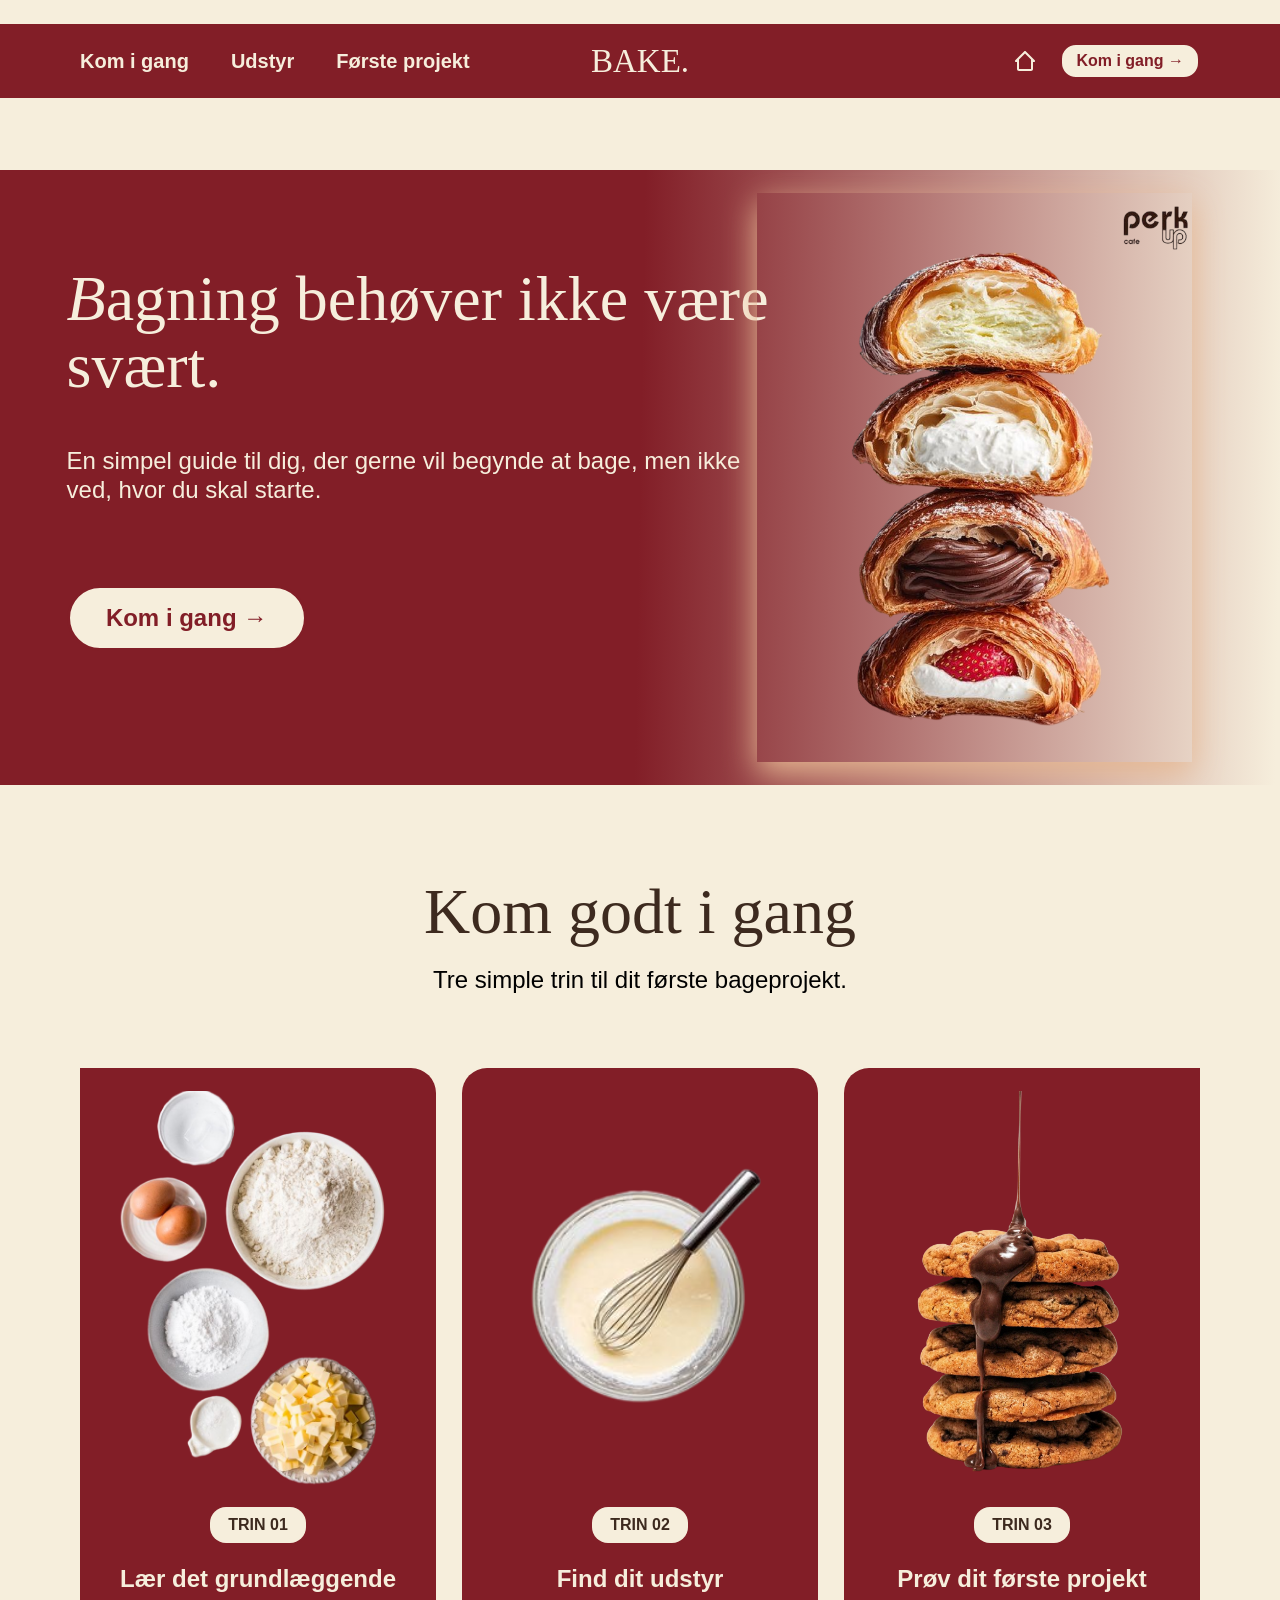
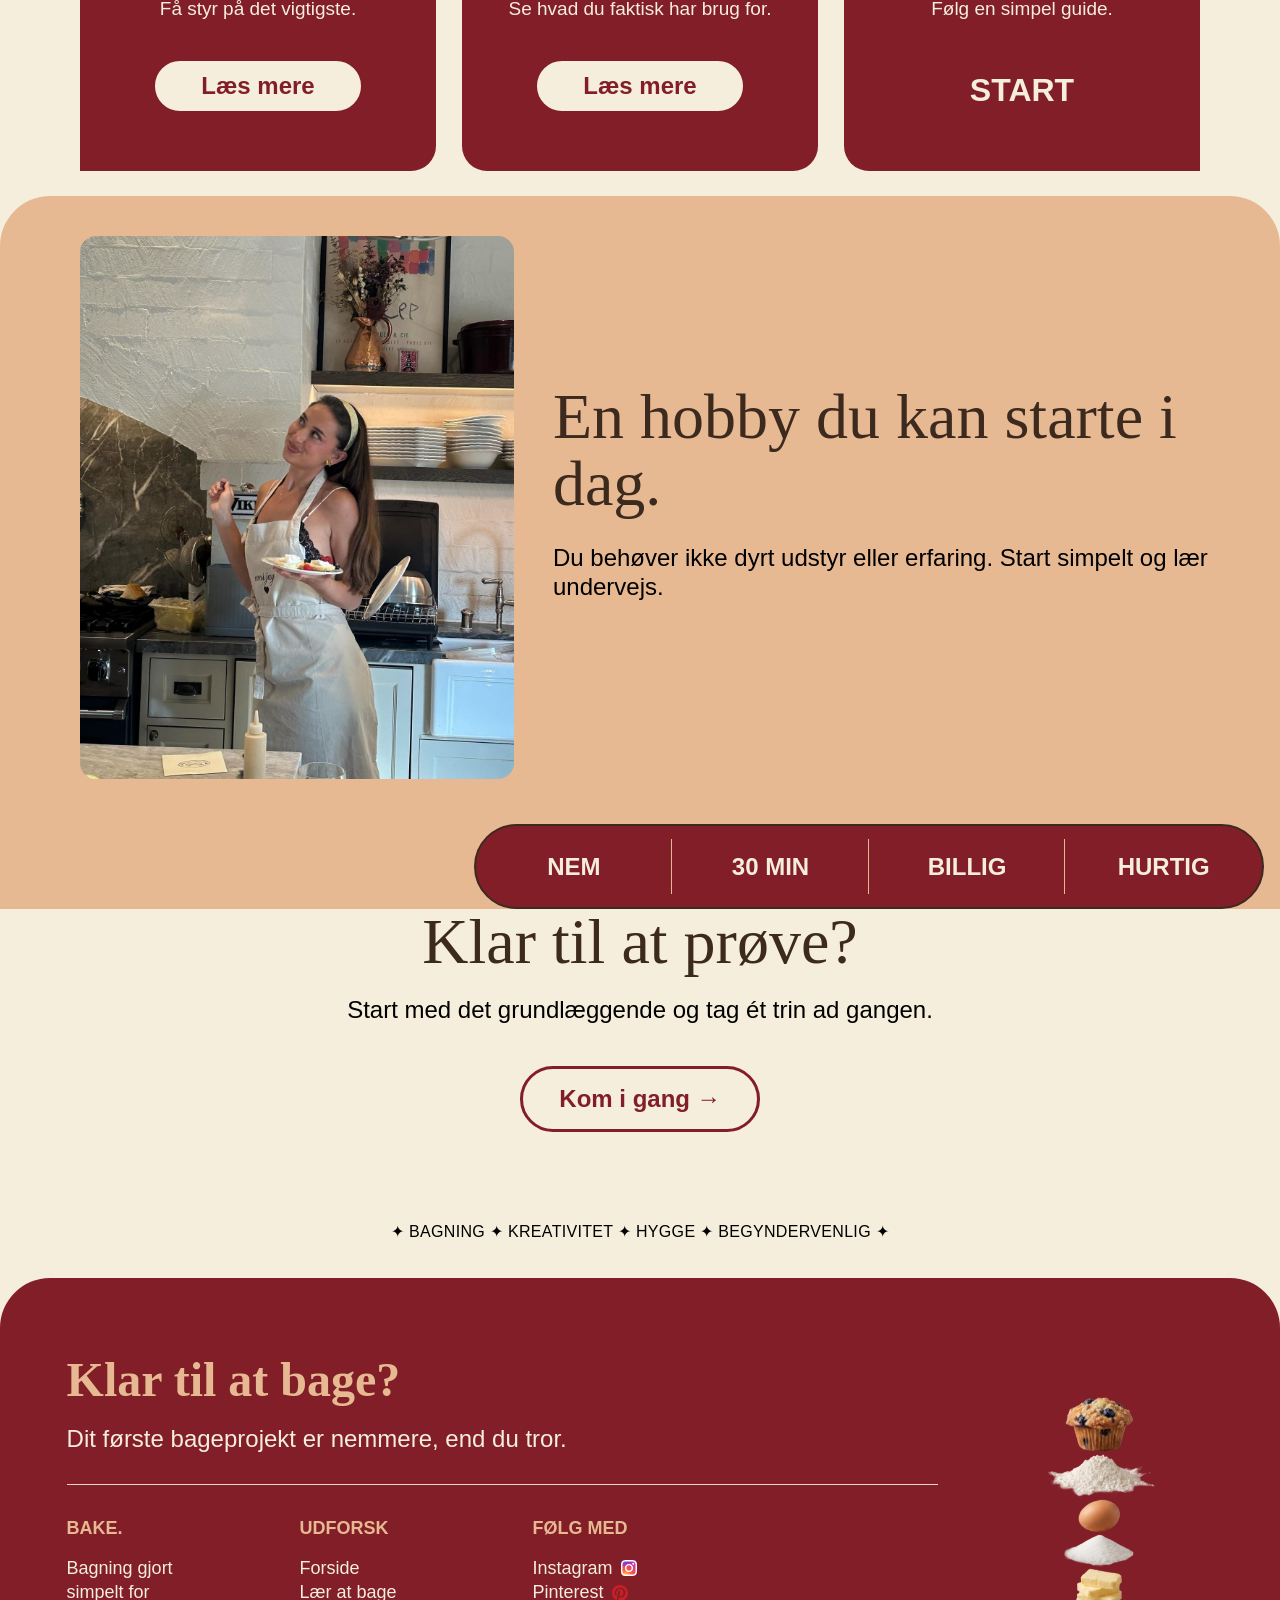
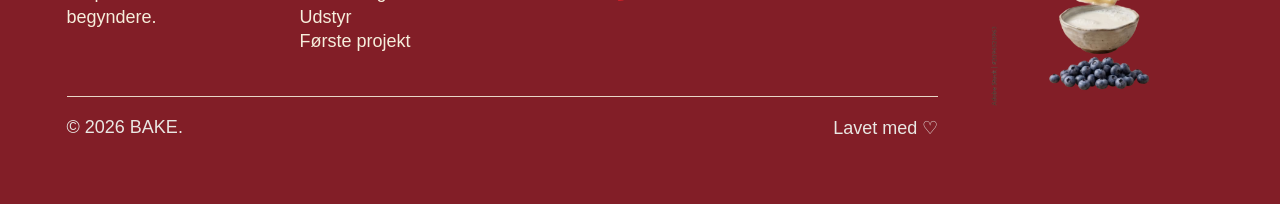
==== index.html @ ec3f7052 "Opret første version af BAKE website" ====
<!doctype html>
<html lang="da">
<head>
  <meta charset="utf-8">
  <meta name="viewport" content="width=device-width, initial-scale=1">
  <meta name="description" content="BAKE gør det simpelt for begyndere at komme i gang med at bage.">
  <title>BAKE — Forside</title>
  <link rel="stylesheet" href="css/style.css">
</head>
<body class="page-home">
  <header class="site-header">
    <nav class="site-nav" aria-label="Hovednavigation">
      <a href="kom-i-gang.html">Kom i gang</a>
      <a href="udstyr.html">Udstyr</a>
      <a href="forste-projekt.html">Første projekt</a>
    </nav>
    <a class="brand" href="index.html" aria-label="BAKE forside">BAKE.</a>
    <div class="header-tools">
      <a class="home-link" href="index.html" aria-label="Gå til forsiden">
        <img src="assets/icons/home-icon.svg" alt="">
      </a>
      <a class="header-action" href="kom-i-gang.html">Kom i gang →</a>
    </div>
  </header>

  <main class="page-main">
    <section class="home-hero" aria-labelledby="home-title">
      <div class="home-hero-copy">
        <h1 id="home-title" class="display-title home-hero-title"><span class="script-letter">B</span>agning behøver ikke være svært.</h1>
        <p class="body-copy">En simpel guide til dig, der gerne vil begynde at bage, men ikke ved, hvor du skal starte.</p>
        <a class="outline-button" href="kom-i-gang.html">Kom i gang →</a>
      </div>
      <img class="home-hero-image" src="assets/images/home-hero.png" alt="Fire forskellige stykker bagværk">
    </section>

    <section class="home-steps container" aria-labelledby="steps-title">
      <h2 id="steps-title" class="display-title home-steps-title">Kom godt i gang</h2>
      <p class="body-copy home-steps-intro">Tre simple trin til dit første bageprojekt.</p>
      <div class="home-step-grid">
        <article class="home-step-card">
          <img class="home-step-image" src="assets/images/home-step-ingredients.png" alt="Mel, æg og andre ingredienser">
          <span class="home-step-label">TRIN 01</span>
          <h3>Lær det grundlæggende</h3>
          <p>Få styr på det vigtigste.</p>
          <a class="outline-button" href="kom-i-gang.html">Læs mere</a>
        </article>
        <article class="home-step-card">
          <img class="home-step-image" src="assets/images/home-step-bowl.png" alt="Røreskål med dej og piskeris">
          <span class="home-step-label">TRIN 02</span>
          <h3>Find dit udstyr</h3>
          <p>Se hvad du faktisk har brug for.</p>
          <a class="outline-button" href="udstyr.html">Læs mere</a>
        </article>
        <article class="home-step-card">
          <img class="home-step-image" src="assets/images/home-step-pancakes.png" alt="Stablet hjemmebag">
          <span class="home-step-label">TRIN 03</span>
          <h3>Prøv dit første projekt</h3>
          <p>Følg en simpel guide.</p>
          <a class="solid-button" href="forste-projekt.html">START</a>
        </article>
      </div>
    </section>

    <section class="home-hobby" aria-labelledby="hobby-title">
      <img class="home-hobby-image" src="assets/images/home-hobby.png" alt="Person der bager i et køkken">
      <div class="home-hobby-copy">
        <h2 id="hobby-title" class="display-title">En hobby du kan starte i dag.</h2>
        <p class="body-copy">Du behøver ikke dyrt udstyr eller erfaring. Start simpelt og lær undervejs.</p>
      </div>
      <div class="benefit-bar" aria-label="Fordele ved at komme i gang">
        <span class="benefit-item">NEM</span>
        <span class="benefit-item">30 MIN</span>
        <span class="benefit-item">BILLIG</span>
        <span class="benefit-item">HURTIG</span>
      </div>
    </section>

    <section class="home-final-cta container" aria-labelledby="try-title">
      <h2 id="try-title" class="display-title">Klar til at prøve?</h2>
      <p class="body-copy">Start med det grundlæggende og tag ét trin ad gangen.</p>
      <a class="outline-button" href="kom-i-gang.html">Kom i gang →</a>
      <p class="home-keywords">✦ BAGNING ✦ KREATIVITET ✦ HYGGE ✦ BEGYNDERVENLIG ✦</p>
    </section>
  </main>

  <footer class="site-footer">
    <img class="footer-art" src="assets/images/footer-stack.png" alt="Dekorativ stak af bagværk">
    <h2 class="footer-heading">Klar til at bage?</h2>
    <p class="footer-lead">Dit første bageprojekt er nemmere, end du tror.</p>
    <img class="footer-rule" src="assets/icons/footer-line.svg" alt="">
    <div class="footer-columns">
      <div>
        <p class="footer-column-title">BAKE.</p>
        <p>Bagning gjort<br>simpelt for<br>begyndere.</p>
      </div>
      <div>
        <p class="footer-column-title">UDFORSK</p>
        <a href="index.html">Forside</a><br>
        <a href="kom-i-gang.html">Lær at bage</a><br>
        <a href="udstyr.html">Udstyr</a><br>
        <a href="forste-projekt.html">Første projekt</a>
      </div>
      <div>
        <p class="footer-column-title">FØLG MED</p>
        <a class="footer-social" href="#" aria-label="Instagram">
          Instagram
          <span class="instagram-icon"><img src="assets/icons/instagram-outer.svg" alt=""><img src="assets/icons/instagram-inner.svg" alt=""><img src="assets/icons/instagram-dot.svg" alt=""></span>
        </a><br>
        <a class="footer-social" href="#" aria-label="Pinterest">Pinterest <img src="assets/icons/pinterest.svg" alt=""></a>
      </div>
    </div>
    <img class="footer-lower-rule" src="assets/icons/footer-line.svg" alt="">
    <div class="footer-bottom"><span>© 2026 BAKE.</span><span>Lavet med ♡</span></div>
  </footer>
</body>
</html>
---- css/style.css ----
@charset "UTF-8";

:root {
  --cream: #f6eedc;
  --burgundy: #821e27;
  --peach: #e7b993;
  --warm-beige: #c7a47d;
  --chocolate: #3d2a1f;
  --paper-white: #e9e7e3;
  --display: "DM Serif Display", Georgia, serif;
  --body: "Inter", Arial, sans-serif;
  --script: "Miama", "Brush Script MT", cursive;
  --hand: "Gwendolyn", "Brush Script MT", cursive;
  --page-width: 1512px;
  --content-width: 1356px;
}

* {
  box-sizing: border-box;
}

html {
  scroll-behavior: smooth;
}

body {
  margin: 0;
  min-width: 320px;
  background: var(--cream);
  color: #000;
  font-family: var(--body);
  overflow-x: hidden;
}

img {
  display: block;
  max-width: 100%;
}

a {
  color: inherit;
  text-decoration: none;
}

p,
h1,
h2,
h3,
ul,
ol,
figure {
  margin: 0;
}

ul,
ol {
  padding: 0;
  list-style: none;
}

.site-header {
  position: absolute;
  z-index: 20;
  top: 0;
  left: 0;
  display: grid;
  grid-template-columns: 1fr auto 1fr;
  align-items: center;
  width: 100%;
  height: 74px;
  padding: 0 80px;
  background: var(--burgundy);
  color: var(--cream);
}

.page-home .site-header { top: 24px; }
.page-start .site-header { top: 46px; }
.page-equipment .site-header { top: 28px; }
.page-project .site-header { top: 19px; }

.site-nav {
  display: flex;
  align-items: center;
  gap: 42px;
  justify-self: start;
  font-size: 20px;
  font-weight: 600;
}

.site-nav a,
.header-action,
.home-link {
  transition: opacity 160ms ease;
}

.site-nav a:hover,
.header-action:hover,
.home-link:hover {
  opacity: 0.72;
}

.brand {
  display: inline-flex;
  align-items: baseline;
  justify-self: center;
  color: var(--cream);
  font-family: "Manuale", Georgia, serif;
  font-size: 33px;
  line-height: 1;
}

.brand:first-letter {
  font-family: var(--script);
  font-style: italic;
}

.header-tools {
  display: flex;
  align-items: center;
  justify-self: end;
  gap: 25px;
}

.home-link {
  display: inline-flex;
  width: 20px;
  height: 20px;
}

.home-link img {
  width: 100%;
  height: 100%;
}

.header-action {
  display: inline-flex;
  align-items: center;
  justify-content: center;
  min-width: 96px;
  height: 36px;
  padding: 0 14px;
  border: 2px solid var(--burgundy);
  border-radius: 16px;
  background: var(--cream);
  color: var(--burgundy);
  font-size: 16px;
  font-weight: 600;
}

.page-main {
  position: relative;
}

.page-home .page-main { padding-top: 170px; }
.page-start .page-main { padding-top: 0; }
.page-equipment .page-main { padding-top: 49px; }
.page-project .page-main { padding-top: 93px; }

.container {
  width: min(var(--content-width), calc(100% - 160px));
  margin-inline: auto;
}

.display-title {
  color: var(--chocolate);
  font-family: var(--display);
  font-size: 64px;
  font-weight: 400;
  line-height: 1.04;
}

.display-title .script-letter {
  font-family: var(--script);
  font-style: italic;
}

.body-copy {
  font-size: 24px;
  line-height: 1.2;
}

.section-divider {
  display: block;
  width: 82%;
  height: 1px;
  margin: 42px auto 0;
  object-fit: fill;
}

.outline-button,
.solid-button {
  display: inline-flex;
  align-items: center;
  justify-content: center;
  border-radius: 50px;
  font-family: var(--body);
  font-weight: 600;
  line-height: 1;
}

.outline-button {
  min-width: 240px;
  height: 66px;
  border: 3px solid var(--burgundy);
  background: var(--cream);
  color: var(--burgundy);
  font-size: 24px;
}

.solid-button {
  min-width: 179px;
  height: 63px;
  background: var(--burgundy);
  color: var(--cream);
  font-size: 32px;
}

.outline-button:hover,
.solid-button:hover,
.next-step-link:hover,
.repeat-button:hover {
  filter: brightness(0.94);
}

/* Shared footer */
.site-footer {
  position: relative;
  min-height: 526px;
  margin-top: 0;
  padding: 76px 5.2% 28px;
  overflow: hidden;
  border-radius: 50px 50px 0 0;
  background: var(--burgundy);
  color: var(--cream);
}

.footer-art {
  position: absolute;
  top: 57px;
  right: 5.3%;
  width: 225px;
  height: 416px;
  object-fit: contain;
  object-position: center;
}

.footer-heading {
  color: var(--peach);
  font-family: var(--display);
  font-size: 48px;
  line-height: 1.1;
}

.footer-lead {
  margin-top: 18px;
  font-size: 24px;
}

.footer-rule {
  width: min(1125px, 76%);
  height: 1px;
  margin-top: 31px;
  object-fit: fill;
}

.footer-columns {
  display: grid;
  grid-template-columns: 185px 185px 185px;
  gap: 48px;
  margin-top: 31px;
  font-size: 18px;
  line-height: 1.35;
}

.footer-column-title {
  margin-bottom: 16px;
  color: var(--peach);
  font-weight: 700;
}

.footer-social {
  display: inline-flex;
  gap: 8px;
  align-items: center;
}

.footer-social img {
  width: 16px;
  height: 16px;
  object-fit: contain;
}

.instagram-icon {
  position: relative;
  display: inline-block;
  width: 16px;
  height: 16px;
}

.instagram-icon img {
  position: absolute;
  inset: 0;
}

.footer-lower-rule {
  width: min(1125px, 76%);
  height: 1px;
  margin-top: 43px;
  object-fit: fill;
}

.footer-bottom {
  display: flex;
  justify-content: space-between;
  width: min(1125px, 76%);
  margin-top: 20px;
  color: var(--paper-white);
  font-size: 18px;
}

/* Forside */
.home-hero {
  position: relative;
  height: 615px;
  overflow: hidden;
  background: linear-gradient(91deg, var(--burgundy) 50%, var(--cream) 99.6%);
}

.home-hero-copy {
  position: absolute;
  top: 96px;
  left: 5.2%;
  width: 688px;
  color: var(--cream);
}

.home-hero-title {
  width: 783px;
  color: var(--cream);
}

.home-hero-copy .body-copy {
  margin-top: 48px;
}

.home-hero .outline-button {
  margin-top: 80px;
}

.home-hero-image {
  position: absolute;
  top: 23px;
  right: 6.9%;
  width: 435px;
  height: 569px;
  object-fit: cover;
  object-position: center;
  box-shadow: 0 10px 30px var(--peach);
}

.home-steps {
  min-height: 1011px;
  padding-top: 94px;
}

.home-steps-title,
.home-steps-intro {
  text-align: center;
}

.home-steps-title {
  width: 655px;
  margin-inline: auto;
}

.home-steps-intro {
  margin-top: 20px;
}

.home-step-grid {
  display: grid;
  grid-template-columns: repeat(3, 1fr);
  gap: 26px;
  margin-top: 74px;
}

.home-step-card {
  position: relative;
  min-height: 703px;
  padding: 23px 34px 22px;
  border-radius: 0 25px 25px 0;
  background: var(--burgundy);
  color: var(--cream);
  text-align: center;
}

.home-step-card:nth-child(2) {
  border-radius: 25px;
}

.home-step-card:nth-child(3) {
  border-radius: 25px 0 0 25px;
}

.home-step-image {
  width: 100%;
  height: 395px;
  object-fit: cover;
}

.home-step-label {
  display: inline-flex;
  margin-top: 21px;
  padding: 9px 18px;
  border-radius: 16px;
  background: var(--cream);
  color: var(--chocolate);
  font-weight: 600;
}

.home-step-card h3 {
  margin-top: 22px;
  font-size: 24px;
  font-weight: 800;
}

.home-step-card p {
  margin-top: 5px;
  font-size: 19px;
  line-height: 1.18;
}

.home-step-card .outline-button {
  min-width: 210px;
  height: 54px;
  margin-top: 38px;
  border-width: 2px;
  font-size: 24px;
}

.home-step-card .solid-button {
  margin-top: 38px;
}

.home-hobby {
  position: relative;
  min-height: 713px;
  padding-top: 40px;
  border-radius: 50px 50px 0 0;
  background: var(--peach);
}

.home-hobby-image {
  width: 434px;
  height: 543px;
  margin-left: 80px;
  border-radius: 16px;
  object-fit: cover;
}

.home-hobby-copy {
  position: absolute;
  top: 188px;
  left: 43.2%;
  width: 660px;
}

.home-hobby-copy .body-copy {
  margin-top: 27px;
}

.benefit-bar {
  position: absolute;
  right: 16px;
  bottom: 0;
  left: 37%;
  display: grid;
  grid-template-columns: repeat(4, 1fr);
  align-items: center;
  min-height: 85px;
  border: 2px solid var(--chocolate);
  border-radius: 50px;
  background: var(--burgundy);
  color: var(--cream);
  text-align: center;
}

.benefit-item {
  position: relative;
  display: grid;
  place-items: center;
  min-height: 55px;
  font-size: 24px;
  font-weight: 600;
}

.benefit-item:not(:last-child)::after {
  position: absolute;
  top: 0;
  right: 0;
  width: 1px;
  height: 100%;
  background: var(--peach);
  content: "";
}

.home-final-cta {
  min-height: 369px;
  padding-top: 0;
  text-align: center;
}

.home-final-cta .display-title {
  width: 478px;
  margin-inline: auto;
}

.home-final-cta .body-copy {
  margin-top: 20px;
}

.home-final-cta .outline-button {
  margin-top: 42px;
}

.home-keywords {
  margin-top: 90px;
  font-size: 16px;
  letter-spacing: 0.02em;
}

/* Kom i gang */
.start-hero {
  position: relative;
  height: 758px;
  overflow: hidden;
}

.start-hero-dough {
  position: absolute;
  top: 5px;
  left: 0;
  width: 48.1%;
  height: 750px;
  border-radius: 0 50px 0 0;
  object-fit: cover;
  object-position: center;
  transform: scaleX(-1);
}

.start-hero-beige {
  position: absolute;
  inset: 0 0 0 47.2%;
  border-radius: 0 0 50px 0;
  background: var(--warm-beige);
}

.start-hero-copy {
  position: absolute;
  top: 256px;
  left: 13%;
  width: 438px;
  text-align: center;
}

.start-hero-copy .display-title {
  color: var(--chocolate);
}

.start-hero-copy h2 {
  margin-top: 29px;
  color: var(--chocolate);
  font-size: 32px;
}

.start-hero-copy p {
  margin-top: 18px;
  color: var(--chocolate);
  font-size: 24px;
}

.start-hero-kitchen,
.start-hero-cookies {
  position: absolute;
  top: 243px;
  height: 372px;
  object-fit: cover;
}

.start-hero-kitchen {
  right: 21.9%;
  width: 297px;
  border-radius: 16px;
}

.start-hero-cookies {
  right: 8.4%;
  width: 214px;
}

.start-basics,
.mistakes-section,
.start-next {
  position: relative;
  margin-inline: auto;
}

.start-basics {
  width: min(1491px, calc(100% - 160px));
  min-height: 1305px;
  padding-top: 215px;
}

.start-basics-title,
.mistakes-title,
.start-next-title {
  text-align: center;
}

.start-basics-intro {
  margin-left: 34.6%;
  font-size: 24px;
}

.basics-grid {
  display: grid;
  grid-template-columns: repeat(2, minmax(0, 1fr));
  gap: 55px 138px;
  margin-top: 75px;
}

.basic-card {
  position: relative;
  min-height: 357px;
  padding: 128px 44px 40px;
  color: var(--burgundy);
  text-align: center;
}

.basic-card:nth-child(1),
.basic-card:nth-child(4) {
  border: 2px solid var(--burgundy);
  background: var(--cream);
}

.basic-card:nth-child(1) { border-radius: 25px 0 0 0; }
.basic-card:nth-child(4) { border-radius: 0 0 25px 0; }

.basic-card:nth-child(2),
.basic-card:nth-child(3) {
  background: var(--burgundy);
  color: var(--cream);
}

.basic-card:nth-child(2) { margin-top: 55px; }
.basic-card:nth-child(3) { margin-top: 60px; }

.basic-number {
  position: absolute;
  top: -10px;
  left: 72%;
  display: grid;
  place-items: center;
  width: 148px;
  height: 45px;
  border: 1px solid var(--burgundy);
  border-radius: 16px;
  background: var(--peach);
  color: #000;
  font-family: var(--script);
  font-size: 24px;
  transform: rotate(-1deg);
}

.basic-card:nth-child(2) .basic-number,
.basic-card:nth-child(4) .basic-number {
  left: -5%;
}

.basic-card h3 {
  font-size: 32px;
  font-weight: 400;
}

.basic-card p {
  margin-top: 10px;
  font-size: 24px;
  line-height: 1.25;
}

.mistakes-section {
  width: min(1127px, calc(100% - 200px));
  min-height: 1339px;
}

.mistake-row {
  display: grid;
  grid-template-columns: 1fr 1.3fr;
  align-items: center;
  gap: 92px;
  min-height: 335px;
  margin-top: 58px;
}

.mistake-row:nth-of-type(odd) {
  grid-template-columns: 1.3fr 1fr;
}

.mistake-row:nth-of-type(odd) .mistake-image { order: 1; }
.mistake-row:nth-of-type(odd) .mistake-copy { order: 2; }
.mistake-row:nth-of-type(even) .mistake-image { order: 2; }
.mistake-row:nth-of-type(even) .mistake-copy { order: 1; }

.mistake-image {
  width: 100%;
  height: 310px;
  object-fit: cover;
}

.mistake-row:first-of-type .mistake-image { height: 307px; }
.mistake-row:last-of-type .mistake-image { height: 349px; object-fit: contain; }
.mistake-row:nth-of-type(2) .mistake-image { border-radius: 100px; }

.mistake-copy h3 {
  color: var(--chocolate);
  font-size: 36px;
  font-weight: 600;
}

.mistake-copy p {
  margin-top: 13px;
  font-size: 28px;
  line-height: 1.2;
}

.start-next {
  width: min(894px, calc(100% - 160px));
  min-height: 407px;
  padding-top: 0;
  text-align: center;
}

.start-next p {
  margin-top: 18px;
  font-size: 36px;
}

.next-step-link {
  display: inline-flex;
  align-items: center;
  justify-content: center;
  width: 664px;
  min-height: 117px;
  margin-top: 61px;
  border-radius: 16px;
  background: var(--burgundy);
  color: var(--cream);
  font-size: 36px;
}

/* Udstyr */
.equipment-hero {
  position: relative;
  height: 677px;
  width: min(1356px, calc(100% - 152px));
  margin-inline: auto;
  overflow: hidden;
}

.stripe-background {
  position: absolute;
  inset: 0;
  display: flex;
  justify-content: space-between;
  align-items: flex-start;
}

.stripe-background span {
  width: 6.86%;
  background: var(--warm-beige);
}

.stripe-background span:nth-child(even) { background: var(--peach); }
.equipment-hero .stripe-background span:nth-child(1) { height: 100%; }
.equipment-hero .stripe-background span:nth-child(2) { height: 90%; }
.equipment-hero .stripe-background span:nth-child(3) { height: 85%; }
.equipment-hero .stripe-background span:nth-child(4) { height: 85%; }
.equipment-hero .stripe-background span:nth-child(5) { height: 85%; }
.equipment-hero .stripe-background span:nth-child(6) { height: 95%; }
.equipment-hero .stripe-background span:nth-child(7) { height: 100%; }

.equipment-hero-copy {
  position: relative;
  z-index: 1;
  width: 600px;
  margin-inline: auto;
  padding-top: 112px;
  text-align: center;
}

.equipment-hero-copy p {
  margin-top: 78px;
  font-size: 24px;
  line-height: 1.2;
}

.equipment-section {
  width: min(1352px, calc(100% - 160px));
  margin: 74px auto 0;
  text-align: center;
}

.equipment-section h2,
.wait-section h2 {
  text-align: center;
}

.equipment-section > p,
.wait-section > p {
  margin-top: 18px;
  font-size: 24px;
}

.equipment-grid {
  display: grid;
  grid-template-columns: repeat(4, 1fr);
  gap: 25px;
  margin-top: 80px;
}

.equipment-card img {
  width: 100%;
  height: 274px;
  object-fit: cover;
}

.equipment-card figcaption {
  min-height: 112px;
  padding: 15px 18px;
  background: var(--peach);
  box-shadow: 4px 4px 45px rgba(0, 0, 0, 0.25);
}

.equipment-card h3 {
  color: var(--chocolate);
  font-size: 24px;
}

.equipment-card p {
  margin-top: 12px;
  font-size: 18px;
  line-height: 1.15;
}

.wait-section {
  width: min(1358px, calc(100% - 160px));
  margin: 218px auto 0;
  text-align: center;
}

.wait-grid {
  display: grid;
  grid-template-columns: repeat(3, 1fr);
  gap: 25px;
  margin-top: 81px;
}

.wait-grid .equipment-card img {
  height: 408px;
}

.equipment-next {
  width: min(894px, calc(100% - 160px));
  min-height: 363px;
  margin: 148px auto 0;
  text-align: center;
}

.equipment-next p {
  margin-top: 20px;
  font-size: 36px;
}

.equipment-next .next-step-link {
  margin-top: 48px;
}

/* Første projekt */
.project-hero {
  position: relative;
  width: min(1356px, calc(100% - 156px));
  height: 794px;
  margin-inline: auto;
  overflow: hidden;
}

.project-hero .stripe-background span:nth-child(1) { height: 100%; }
.project-hero .stripe-background span:nth-child(2) { height: 92%; }
.project-hero .stripe-background span:nth-child(3) { height: 85%; }
.project-hero .stripe-background span:nth-child(4) { height: 81%; }
.project-hero .stripe-background span:nth-child(5) { height: 89%; }
.project-hero .stripe-background span:nth-child(6) { height: 96%; }
.project-hero .stripe-background span:nth-child(7) { height: 100%; }

.project-hero-copy {
  position: absolute;
  top: 250px;
  left: 6.5%;
  width: 546px;
  text-align: center;
}

.project-hero-copy h2 {
  margin-top: 45px;
  color: var(--chocolate);
  font-size: 32px;
}

.project-hero-copy p {
  margin-top: 17px;
  color: var(--chocolate);
  font-size: 24px;
  text-align: left;
}

.project-hero-cookies {
  position: absolute;
  top: 92px;
  right: 11.2%;
  width: 407px;
  height: 611px;
  object-fit: cover;
  box-shadow: 5px 20px 20px var(--peach);
}

.project-hero-dough {
  position: absolute;
  top: 235px;
  left: 42.7%;
  width: 300px;
  height: 321px;
  object-fit: cover;
  transform: rotate(-102deg);
  box-shadow: 0 30px 50px rgba(0, 0, 0, 0.25);
}

.ingredients-section {
  width: min(914px, calc(100% - 160px));
  min-height: 489px;
  margin: 59px auto 0;
  text-align: center;
}

.ingredients-columns {
  display: grid;
  grid-template-columns: 1fr 1fr;
  gap: 145px;
  margin-top: 53px;
  text-align: left;
}

.ingredients-column h3 {
  margin-bottom: 22px;
  font-size: 40px;
  font-weight: 500;
  text-align: center;
}

.ingredients-column li {
  margin-top: 13px;
  font-size: 32px;
  font-weight: 500;
}

.recipe-section {
  position: relative;
  width: min(1152px, calc(100% - 200px));
  min-height: 1406px;
  margin: 173px auto 0;
}

.recipe-section > .display-title,
.recipe-intro {
  text-align: center;
}

.recipe-intro {
  margin-top: 18px;
  font-size: 24px;
}

.recipe-step {
  position: relative;
  display: grid;
  grid-template-columns: 80px 1fr 370px;
  align-items: center;
  min-height: 280px;
  border-top: 1px solid rgba(61, 42, 31, 0.4);
}

.recipe-step:first-of-type {
  margin-top: 72px;
}

.recipe-step:nth-of-type(even) {
  grid-template-columns: 317px 80px 1fr;
}

.recipe-step:nth-of-type(even) .recipe-step-image { order: 1; }
.recipe-step:nth-of-type(even) .recipe-number { order: 2; }
.recipe-step:nth-of-type(even) .recipe-copy { order: 3; }

.recipe-step:last-of-type {
  border-bottom: 1px solid rgba(61, 42, 31, 0.4);
}

.recipe-number {
  font-family: var(--hand);
  font-size: 96px;
  line-height: 1;
  text-align: center;
}

.recipe-copy {
  padding: 0 26px;
}

.recipe-copy h3 {
  font-size: 40px;
  font-weight: 500;
}

.recipe-copy p {
  margin-top: 9px;
  font-size: 32px;
  line-height: 1.15;
}

.recipe-step-image {
  width: 100%;
  height: 248px;
  object-fit: cover;
}

.recipe-step:nth-of-type(2) .recipe-step-image { height: 334px; }
.recipe-step:nth-of-type(3) .recipe-step-image { height: 283px; }
.recipe-step:nth-of-type(4) .recipe-step-image { height: 319px; }

.completion-section {
  position: relative;
  min-height: 555px;
  margin-top: 80px;
  padding-top: 79px;
  overflow: hidden;
  text-align: center;
}

.completion-section::before {
  position: absolute;
  inset: 0 0 auto;
  height: 398px;
  border-radius: 50px 50px 0 0;
  background: var(--peach);
  content: "";
}

.completion-section > * {
  position: relative;
  z-index: 1;
}

.completion-section p {
  margin-top: 23px;
  font-size: 36px;
}

.repeat-button {
  display: inline-flex;
  align-items: center;
  justify-content: center;
  width: 549px;
  height: 128px;
  margin-top: 84px;
  border: 1px solid var(--burgundy);
  border-radius: 16px;
  background: var(--cream);
  color: var(--burgundy);
  font-size: 64px;
  font-weight: 500;
}

.completion-cookie {
  position: absolute;
  z-index: 1;
  width: 80px;
  height: 80px;
  object-fit: contain;
}

.completion-cookie.left-one { top: 55px; left: 7%; transform: rotate(-21deg); }
.completion-cookie.left-two { top: 174px; left: 8%; transform: rotate(40deg); }
.completion-cookie.left-three { top: 108px; left: 13%; width: 65px; height: 65px; transform: rotate(-12deg); }
.completion-cookie.right-one { top: 55px; right: 7%; transform: rotate(-50deg); }
.completion-cookie.right-two { top: 174px; right: 8%; transform: rotate(12deg); }
.completion-cookie.right-three { top: 55px; right: 4%; width: 65px; height: 65px; transform: rotate(-40deg); }

/* Responsive */
@media (max-width: 900px) {
  :root {
    --mobile-gutter: 22px;
  }

  .site-header {
    position: relative;
    top: auto !important;
    display: flex;
    flex-wrap: wrap;
    justify-content: center;
    height: auto;
    min-height: 74px;
    padding: 14px var(--mobile-gutter) 12px;
    gap: 11px 18px;
  }

  .brand { order: -1; width: 100%; font-size: 30px; }
  .site-nav { gap: 14px; font-size: 14px; }
  .header-tools { gap: 12px; }
  .home-link { display: none; }
  .header-action { min-width: 91px; height: 31px; font-size: 12px; }

  .page-home .page-main,
  .page-start .page-main,
  .page-equipment .page-main,
  .page-project .page-main { padding-top: 0; }

  .container,
  .start-basics,
  .mistakes-section,
  .start-next,
  .equipment-hero,
  .equipment-section,
  .wait-section,
  .equipment-next,
  .project-hero,
  .ingredients-section,
  .recipe-section { width: calc(100% - 2 * var(--mobile-gutter)); }

  .display-title { font-size: clamp(36px, 10vw, 64px); }
  .body-copy { font-size: 18px; }
  .outline-button { min-width: 200px; height: 55px; font-size: 20px; }

  .home-hero { height: 650px; }
  .home-hero-copy { top: 55px; left: var(--mobile-gutter); width: calc(100% - 2 * var(--mobile-gutter)); text-align: center; }
  .home-hero-title { width: auto; }
  .home-hero-copy .body-copy { margin-top: 22px; }
  .home-hero .outline-button { margin-top: 28px; }
  .home-hero-image { top: auto; right: 10%; bottom: 18px; width: 80%; height: 280px; }

  .home-steps { min-height: 0; padding: 60px 0; }
  .home-steps-title { width: auto; }
  .home-steps-intro { margin-top: 12px; }
  .home-step-grid { grid-template-columns: 1fr; gap: 20px; margin-top: 38px; }
  .home-step-card { min-height: 0; padding: 20px 24px 26px; border-radius: 25px; }
  .home-step-card:nth-child(3) { border-radius: 25px; }
  .home-step-image { height: 280px; }
  .home-step-card .outline-button, .home-step-card .solid-button { margin-top: 24px; }

  .home-hobby { min-height: 0; padding: 22px var(--mobile-gutter) 120px; border-radius: 28px 28px 0 0; }
  .home-hobby-image { width: 100%; height: 300px; margin: 0; }
  .home-hobby-copy { position: static; width: auto; margin-top: 28px; text-align: center; }
  .benefit-bar { right: var(--mobile-gutter); bottom: 22px; left: var(--mobile-gutter); min-height: 60px; }
  .benefit-item { font-size: 13px; }
  .home-final-cta { min-height: 330px; padding: 62px 0 50px; }
  .home-final-cta .display-title { width: auto; }
  .home-keywords { margin-top: 58px; font-size: 11px; }

  .start-hero { height: auto; min-height: 690px; padding: 0 var(--mobile-gutter) 30px; background: var(--warm-beige); }
  .start-hero-dough { top: 0; left: 0; width: 100%; height: 330px; border-radius: 0 0 28px 28px; transform: none; }
  .start-hero-beige { display: none; }
  .start-hero-copy { top: 365px; left: var(--mobile-gutter); width: calc(100% - 2 * var(--mobile-gutter)); }
  .start-hero-copy h2 { margin-top: 18px; font-size: 24px; }
  .start-hero-copy p { margin-top: 12px; font-size: 18px; }
  .start-hero-kitchen, .start-hero-cookies { top: auto; bottom: 30px; height: 155px; }
  .start-hero-kitchen { right: 30%; width: 38%; }
  .start-hero-cookies { right: 7%; width: 24%; }

  .start-basics { min-height: 0; padding: 60px 0 30px; }
  .start-basics-intro { margin-left: 0; text-align: center; }
  .basics-grid { grid-template-columns: 1fr; gap: 22px; margin-top: 34px; }
  .basic-card, .basic-card:nth-child(2), .basic-card:nth-child(3) { min-height: 240px; margin-top: 0; padding: 84px 24px 34px; }
  .basic-number, .basic-card:nth-child(2) .basic-number, .basic-card:nth-child(4) .basic-number { left: calc(50% - 74px); }
  .mistakes-section { min-height: 0; padding: 65px 0 30px; }
  .mistake-row, .mistake-row:nth-of-type(odd) { grid-template-columns: 1fr; gap: 20px; min-height: 0; margin-top: 42px; }
  .mistake-row:nth-of-type(odd) .mistake-image,
  .mistake-row:nth-of-type(even) .mistake-image,
  .mistake-row:nth-of-type(odd) .mistake-copy,
  .mistake-row:nth-of-type(even) .mistake-copy { order: initial; }
  .mistake-image, .mistake-row:first-of-type .mistake-image, .mistake-row:last-of-type .mistake-image { height: 230px; }
  .mistake-copy h3 { font-size: 27px; }
  .mistake-copy p { font-size: 18px; }
  .start-next { min-height: 0; padding: 64px 0 80px; }
  .start-next p { font-size: 20px; }
  .next-step-link { width: 100%; min-height: 72px; margin-top: 30px; font-size: 20px; }

  .equipment-hero { height: 540px; }
  .equipment-hero-copy { width: 100%; padding: 100px 18px 0; }
  .equipment-hero-copy p { margin-top: 30px; font-size: 18px; }
  .equipment-section { margin-top: 58px; }
  .equipment-section > p, .wait-section > p { font-size: 18px; }
  .equipment-grid, .wait-grid { grid-template-columns: 1fr; gap: 22px; margin-top: 36px; }
  .equipment-card img, .wait-grid .equipment-card img { height: 250px; }
  .equipment-card figcaption { min-height: 94px; }
  .wait-section { margin-top: 90px; }
  .equipment-next { min-height: 0; margin-top: 88px; padding-bottom: 78px; }
  .equipment-next p { font-size: 20px; }
  .equipment-next .next-step-link { margin-top: 30px; }

  .project-hero { height: 730px; }
  .project-hero-copy { top: 220px; left: 0; width: 55%; padding: 0 12px; }
  .project-hero-copy h2 { margin-top: 22px; font-size: 23px; }
  .project-hero-copy p { font-size: 17px; }
  .project-hero-cookies { top: 84px; right: 3%; width: 40%; height: 370px; }
  .project-hero-dough { top: 330px; left: 49%; width: 42%; height: 220px; }
  .ingredients-section { min-height: 0; margin-top: 58px; padding-bottom: 10px; }
  .ingredients-columns { grid-template-columns: 1fr 1fr; gap: 18px; margin-top: 36px; }
  .ingredients-column h3 { font-size: 22px; }
  .ingredients-column li { margin-top: 10px; font-size: 17px; }
  .recipe-section { min-height: 0; margin-top: 90px; }
  .recipe-intro { font-size: 18px; }
  .recipe-step, .recipe-step:nth-of-type(even) { grid-template-columns: 48px 1fr; gap: 10px; min-height: 0; padding: 28px 0; }
  .recipe-step-image, .recipe-step:nth-of-type(2) .recipe-step-image, .recipe-step:nth-of-type(3) .recipe-step-image, .recipe-step:nth-of-type(4) .recipe-step-image { grid-column: 2; width: 100%; height: 210px; order: 3; }
  .recipe-number, .recipe-step:nth-of-type(even) .recipe-number { grid-column: 1; grid-row: 1; order: 1; font-size: 62px; }
  .recipe-copy, .recipe-step:nth-of-type(even) .recipe-copy { grid-column: 2; grid-row: 1; order: 2; padding: 0; }
  .recipe-copy h3 { font-size: 25px; }
  .recipe-copy p { font-size: 17px; }
  .completion-section { min-height: 500px; margin-top: 70px; padding: 60px var(--mobile-gutter) 0; }
  .completion-section::before { height: 360px; border-radius: 28px 28px 0 0; }
  .completion-section p { font-size: 20px; }
  .repeat-button { width: 100%; height: 70px; margin-top: 60px; font-size: 32px; }
  .completion-cookie { width: 45px; height: 45px; }

  .site-footer { min-height: 470px; padding: 44px var(--mobile-gutter) 22px; border-radius: 28px 28px 0 0; }
  .footer-art { top: 30px; right: 18px; width: 72px; height: 160px; }
  .footer-heading { font-size: 28px; }
  .footer-lead { width: 68%; margin-top: 10px; font-size: 14px; }
  .footer-rule, .footer-lower-rule, .footer-bottom { width: 82%; }
  .footer-columns { grid-template-columns: repeat(3, 1fr); gap: 12px; margin-top: 25px; font-size: 11px; }
  .footer-column-title { margin-bottom: 10px; }
  .footer-lower-rule { margin-top: 36px; }
  .footer-bottom { margin-top: 12px; font-size: 11px; }
}

@media (max-width: 520px) {
  .site-nav { width: 100%; justify-content: center; }
  .header-tools { position: absolute; right: var(--mobile-gutter); bottom: 13px; }
  .header-action { min-width: 78px; padding: 0 8px; font-size: 10px; }
  .brand { margin-bottom: 2px; }
  .home-hero { height: 600px; }
  .home-hero-image { height: 240px; }
  .benefit-bar { grid-template-columns: repeat(4, 1fr); }
  .benefit-item { font-size: 10px; }
  .equipment-hero { height: 475px; }
  .equipment-hero-copy { padding-top: 76px; }
  .project-hero-copy { top: 198px; }
  .project-hero-cookies { height: 310px; }
  .project-hero-dough { top: 300px; }
}
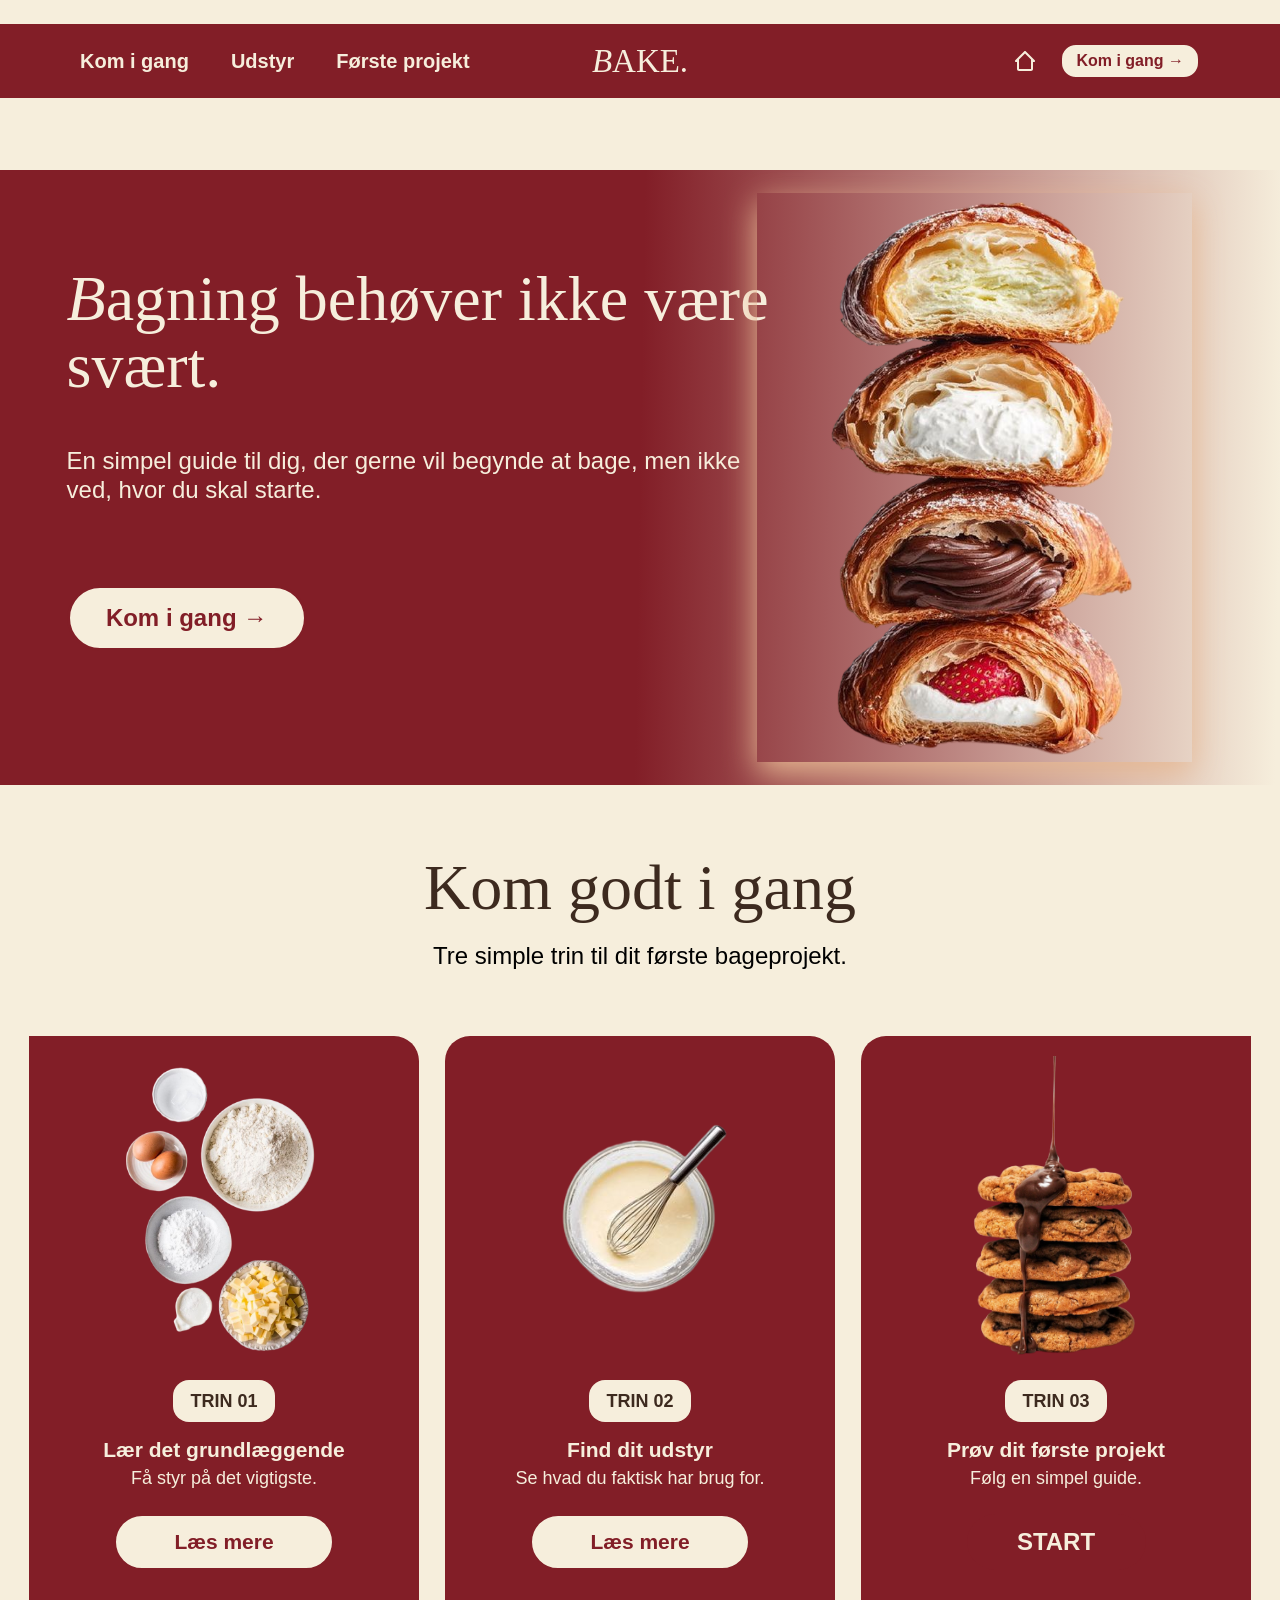
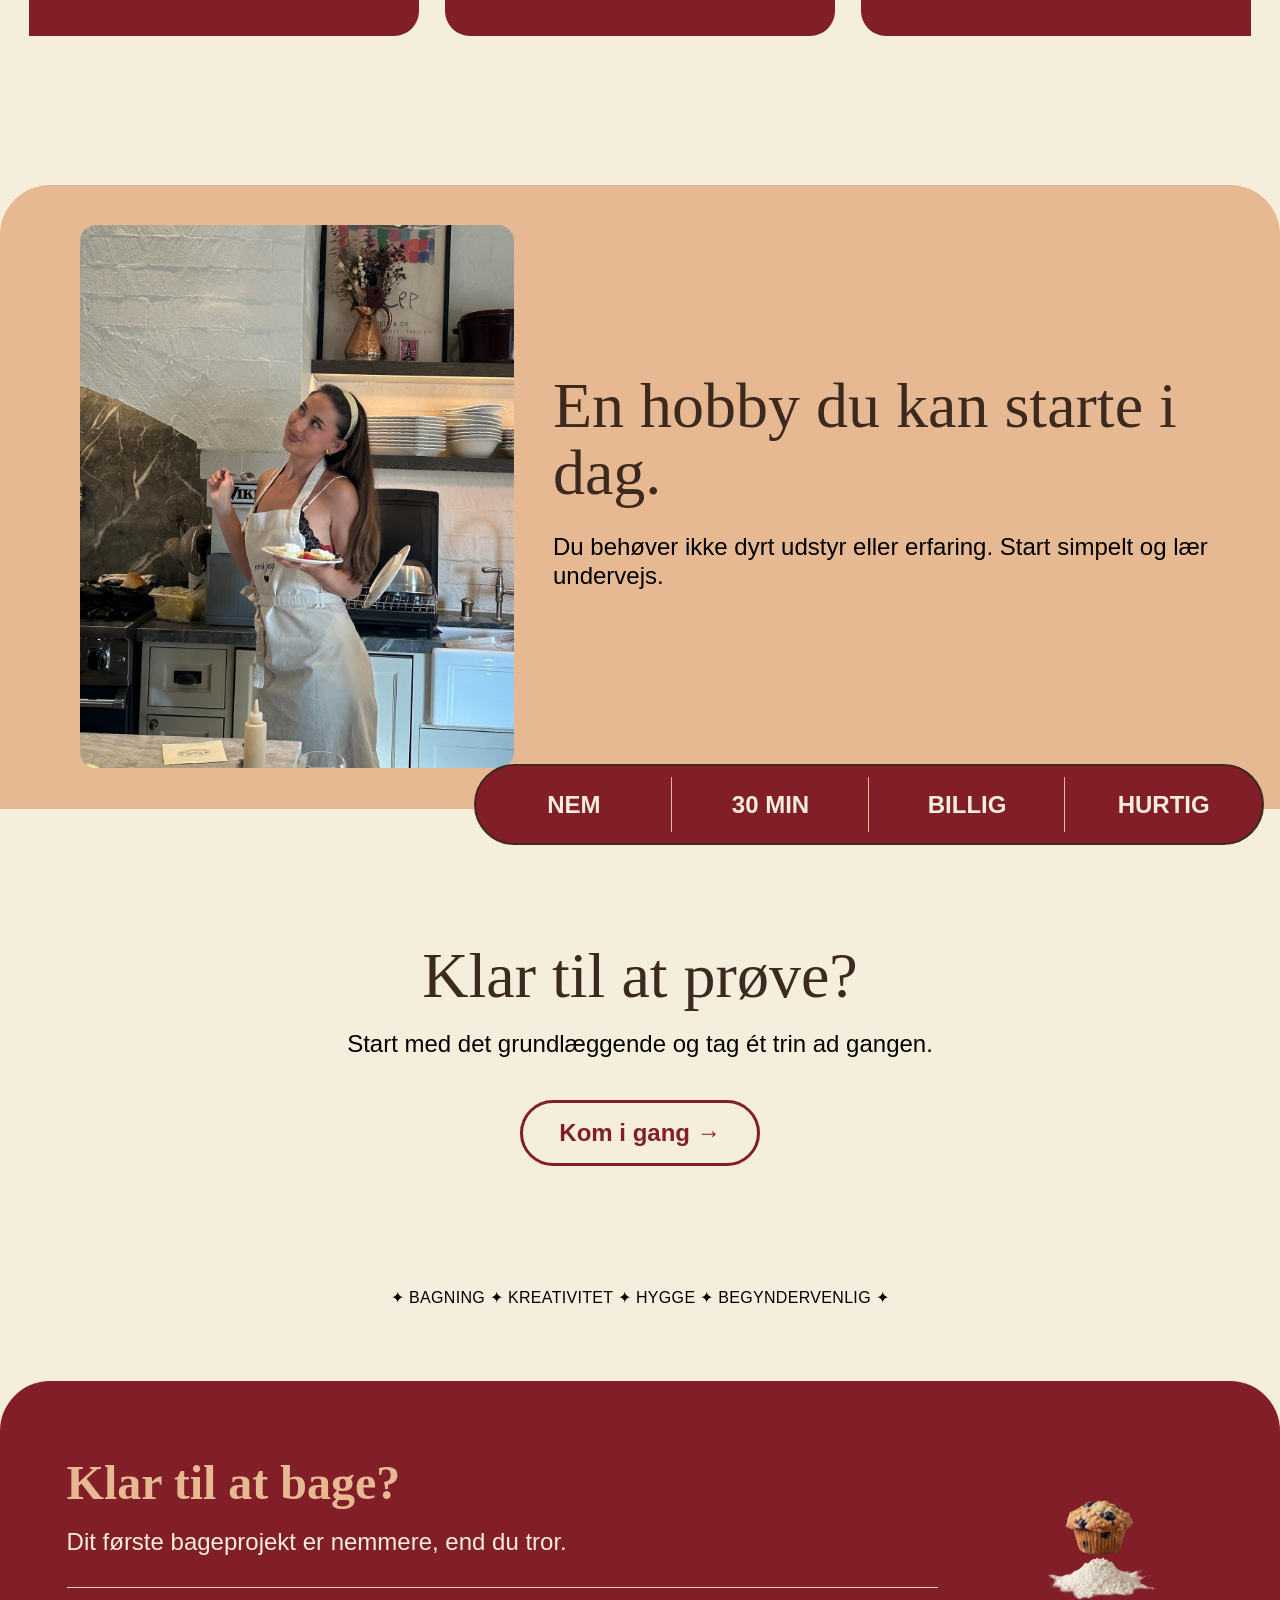
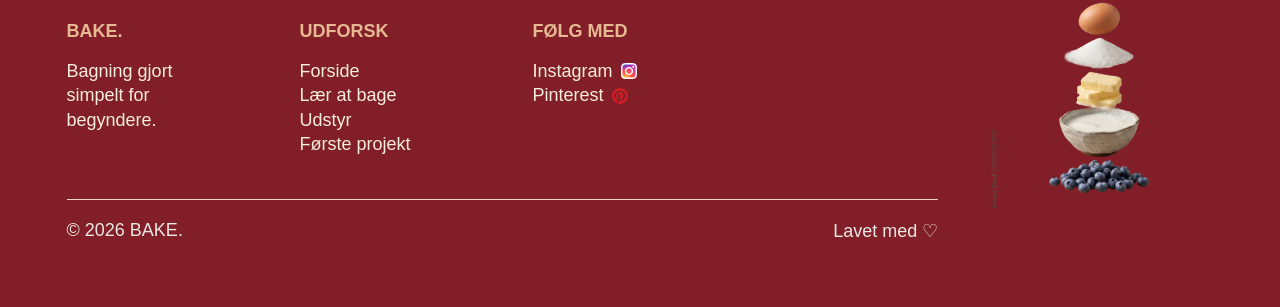
==== commit 61a80964: "Bake bogstave" ====
--- a/index.html
+++ b/index.html
@@ -14,7 +14,7 @@
       <a href="udstyr.html">Udstyr</a>
       <a href="forste-projekt.html">Første projekt</a>
     </nav>
-    <a class="brand" href="index.html" aria-label="BAKE forside">BAKE.</a>
+    <a class="brand" href="index.html" aria-label="BAKE forside"><span class="brand-initial">B</span><span>AKE.</span></a>
     <div class="header-tools">
       <a class="home-link" href="index.html" aria-label="Gå til forsiden">
         <img src="assets/icons/home-icon.svg" alt="">
@@ -30,7 +30,9 @@
         <p class="body-copy">En simpel guide til dig, der gerne vil begynde at bage, men ikke ved, hvor du skal starte.</p>
         <a class="outline-button" href="kom-i-gang.html">Kom i gang →</a>
       </div>
-      <img class="home-hero-image" src="assets/images/home-hero.png" alt="Fire forskellige stykker bagværk">
+      <div class="home-hero-image">
+        <img src="assets/images/home-hero.png" alt="Fire forskellige stykker bagværk">
+      </div>
     </section>
 
     <section class="home-steps container" aria-labelledby="steps-title">
--- a/css/style.css
+++ b/css/style.css
@@ -109,7 +109,8 @@
   line-height: 1;
 }
 
-.brand:first-letter {
+.brand-initial {
+  display: inline-block;
   font-family: var(--script);
   font-style: italic;
 }
@@ -353,14 +354,23 @@
   right: 6.9%;
   width: 435px;
   height: 569px;
+  overflow: hidden;
+  box-shadow: 0 10px 30px var(--peach);
+}
+
+.home-hero-image img {
+  position: absolute;
+  top: -10.51%;
+  left: -11%;
+  width: 122%;
+  max-width: none;
+  height: 116.55%;
   object-fit: cover;
-  object-position: center;
-  box-shadow: 0 10px 30px var(--peach);
 }
 
 .home-steps {
-  min-height: 1011px;
-  padding-top: 94px;
+  min-height: 885px;
+  margin-top: 70px;
 }
 
 .home-steps-title,
@@ -379,75 +389,125 @@
 
 .home-step-grid {
   display: grid;
-  grid-template-columns: repeat(3, 1fr);
+  grid-template-columns: repeat(3, 390px);
+  justify-content: center;
   gap: 26px;
-  margin-top: 74px;
+  margin-top: 66px;
 }
 
 .home-step-card {
   position: relative;
-  min-height: 703px;
-  padding: 23px 34px 22px;
+  display: flex;
+  flex-direction: column;
+  align-items: center;
+  height: 700px;
+  min-height: 700px;
+  padding: 20px 18px 24px;
+  background: transparent;
+  color: var(--cream);
+  text-align: center;
+}
+
+.home-step-card::before {
+  position: absolute;
+  z-index: 0;
+  top: 0;
+  right: 0;
+  left: 0;
+  height: 600px;
   border-radius: 0 25px 25px 0;
   background: var(--burgundy);
-  color: var(--cream);
-  text-align: center;
-}
-
-.home-step-card:nth-child(2) {
+  content: "";
+}
+
+.home-step-card:nth-child(2)::before {
   border-radius: 25px;
 }
 
-.home-step-card:nth-child(3) {
+.home-step-card:nth-child(3)::before {
   border-radius: 25px 0 0 25px;
 }
 
 .home-step-image {
-  width: 100%;
-  height: 395px;
-  object-fit: cover;
+  position: relative;
+  z-index: 1;
+  width: 240px;
+  height: 310px;
+  flex: 0 0 310px;
+  object-fit: contain;
 }
 
 .home-step-label {
-  display: inline-flex;
-  margin-top: 21px;
-  padding: 9px 18px;
+  position: relative;
+  z-index: 1;
+  display: flex;
+  align-items: center;
+  justify-content: center;
+  width: 102px;
+  height: 42px;
+  margin-top: 14px;
   border-radius: 16px;
   background: var(--cream);
   color: var(--chocolate);
+  font-size: 18px;
   font-weight: 600;
 }
 
 .home-step-card h3 {
-  margin-top: 22px;
+  position: relative;
+  z-index: 1;
+  width: 100%;
+  margin-top: 16px;
+  font-size: 21px;
+  font-weight: 800;
+}
+
+.home-step-card p {
+  position: relative;
+  z-index: 1;
+  width: 100%;
+  margin-top: 6px;
+  font-size: 18px;
+  line-height: 1.18;
+}
+
+.home-step-card .outline-button {
+  position: relative;
+  z-index: 1;
+  width: 220px;
+  min-width: 0;
+  height: 56px;
+  margin-top: 24px;
+  border-width: 2px;
+  font-size: 21px;
+}
+
+.home-step-card .solid-button {
+  position: relative;
+  z-index: 1;
+  width: 179px;
+  min-width: 0;
+  height: 56px;
+  margin-top: 24px;
   font-size: 24px;
-  font-weight: 800;
-}
-
-.home-step-card p {
-  margin-top: 5px;
-  font-size: 19px;
-  line-height: 1.18;
-}
-
-.home-step-card .outline-button {
-  min-width: 210px;
-  height: 54px;
-  margin-top: 38px;
-  border-width: 2px;
-  font-size: 24px;
-}
-
-.home-step-card .solid-button {
-  margin-top: 38px;
 }
 
 .home-hobby {
   position: relative;
   min-height: 713px;
+  margin-top: 45px;
   padding-top: 40px;
+  background: transparent;
+}
+
+.home-hobby::before {
+  position: absolute;
+  z-index: -1;
+  inset: 0 0 auto;
+  height: 624px;
   border-radius: 50px 50px 0 0;
   background: var(--peach);
+  content: "";
 }
 
 .home-hobby-image {
@@ -471,13 +531,13 @@
 
 .benefit-bar {
   position: absolute;
+  top: 579px;
   right: 16px;
-  bottom: 0;
   left: 37%;
   display: grid;
   grid-template-columns: repeat(4, 1fr);
   align-items: center;
-  min-height: 85px;
+  height: 81px;
   border: 2px solid var(--chocolate);
   border-radius: 50px;
   background: var(--burgundy);
@@ -506,6 +566,7 @@
 
 .home-final-cta {
   min-height: 369px;
+  margin-top: 45px;
   padding-top: 0;
   text-align: center;
 }
@@ -524,9 +585,13 @@
 }
 
 .home-keywords {
-  margin-top: 90px;
+  margin-top: 122px;
   font-size: 16px;
   letter-spacing: 0.02em;
+}
+
+.page-home .site-footer {
+  margin-top: 69px;
 }
 
 /* Kom i gang */
@@ -560,7 +625,7 @@
   top: 256px;
   left: 13%;
   width: 438px;
-  text-align: center;
+  text-align: left;
 }
 
 .start-hero-copy .display-title {
@@ -882,7 +947,14 @@
 }
 
 .equipment-next .next-step-link {
+  width: 480px;
+  min-height: 82px;
+  height: 82px;
   margin-top: 48px;
+}
+
+.page-equipment .site-footer {
+  margin-top: 90px;
 }
 
 /* Første projekt */
@@ -1160,10 +1232,22 @@
   .home-steps-title { width: auto; }
   .home-steps-intro { margin-top: 12px; }
   .home-step-grid { grid-template-columns: 1fr; gap: 20px; margin-top: 38px; }
-  .home-step-card { min-height: 0; padding: 20px 24px 26px; border-radius: 25px; }
-  .home-step-card:nth-child(3) { border-radius: 25px; }
-  .home-step-image { height: 280px; }
-  .home-step-card .outline-button, .home-step-card .solid-button { margin-top: 24px; }
+  .home-step-card,
+  .home-step-card:nth-child(2),
+  .home-step-card:nth-child(3) { height: 520px; min-height: 520px; padding: 20px 24px 26px; border-radius: 25px; overflow: hidden; }
+  .home-step-card::before,
+  .home-step-card:nth-child(2)::before,
+  .home-step-card:nth-child(3)::before { height: 430px; border-radius: 25px; }
+  .home-step-card > * { position: static; transform: none; }
+  .home-step-image,
+  .home-step-card:nth-child(1) .home-step-image,
+  .home-step-card:nth-child(2) .home-step-image,
+  .home-step-card:nth-child(3) .home-step-image { width: auto; height: 260px; margin: 0 auto; object-fit: contain; }
+  .home-step-label { width: 105px; height: 42px; margin: 16px auto 0; }
+  .home-step-card h3 { width: auto; margin-top: 12px; font-size: 20px; }
+  .home-step-card p { width: auto; margin-top: 5px; font-size: 17px; }
+  .home-step-card .outline-button,
+  .home-step-card .solid-button { width: auto; min-width: 170px; height: 50px; margin: 22px auto 0; font-size: 19px; }
 
   .home-hobby { min-height: 0; padding: 22px var(--mobile-gutter) 120px; border-radius: 28px 28px 0 0; }
   .home-hobby-image { width: 100%; height: 300px; margin: 0; }
@@ -1213,7 +1297,8 @@
   .wait-section { margin-top: 90px; }
   .equipment-next { min-height: 0; margin-top: 88px; padding-bottom: 78px; }
   .equipment-next p { font-size: 20px; }
-  .equipment-next .next-step-link { margin-top: 30px; }
+  .equipment-next .next-step-link { width: 100%; min-height: 72px; height: 72px; margin-top: 30px; }
+  .page-equipment .site-footer { margin-top: 44px; }
 
   .project-hero { height: 730px; }
   .project-hero-copy { top: 220px; left: 0; width: 55%; padding: 0 12px; }
